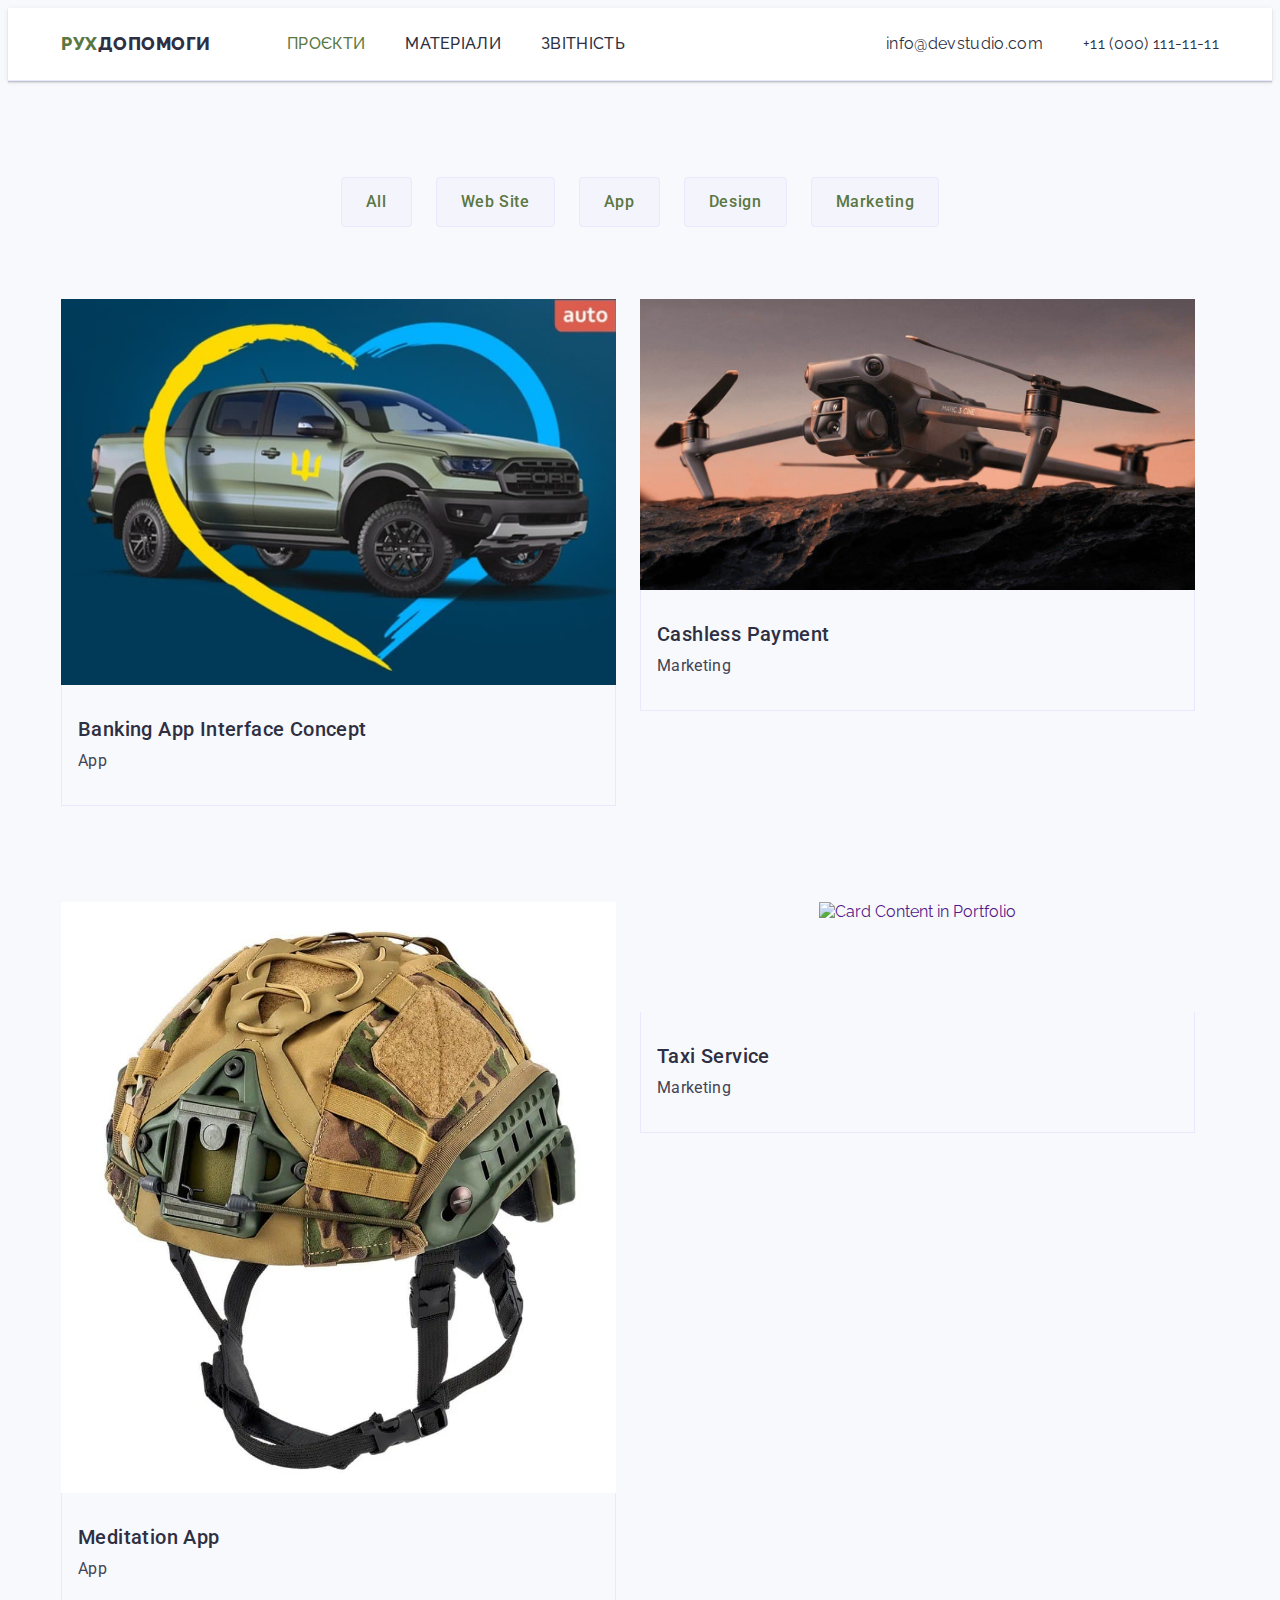
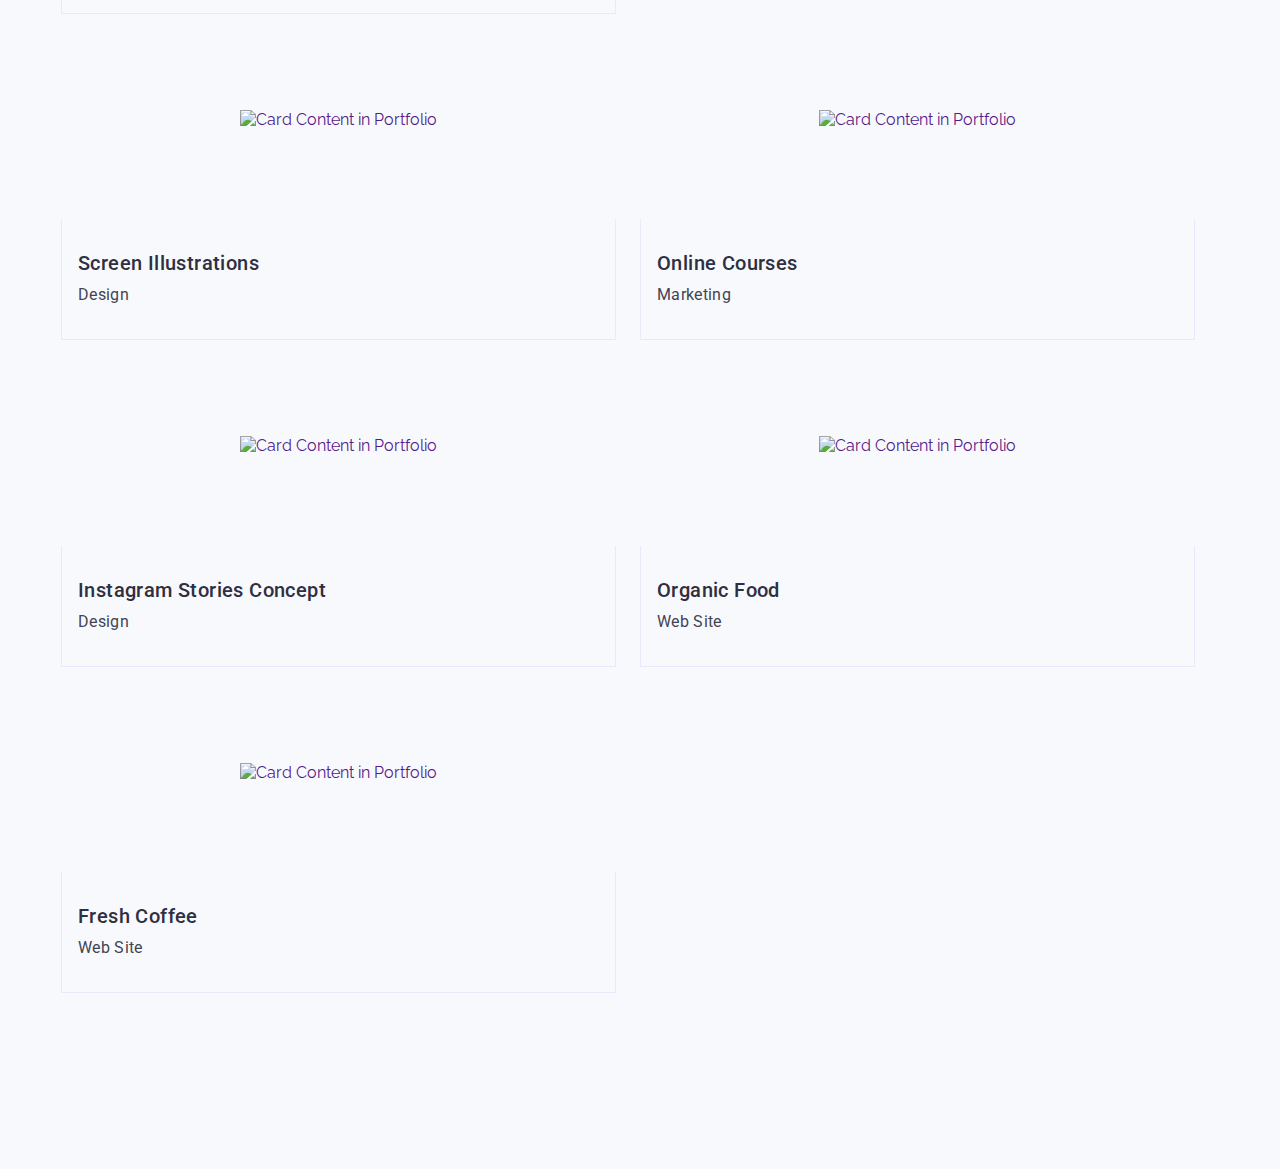
==== index.html @ 34439f33 "Initial commit" ====
<!DOCTYPE html>
<html lang="en">
  <head>
    <meta charset="UTF-8" />
    <meta http-equiv="X-UA-Compatible" content="IE=edge" />
    <meta name="viewport" content="width=device-width, initial-scale=1.0" />
    <title>Portfolio</title>
    <link rel="preconnect" href="https://fonts.googleapis.com" />
    <link rel="preconnect" href="https://fonts.gstatic.com" crossorigin />
    <link
      href="https://fonts.googleapis.com/css2?family=Raleway:wght@800&family=Roboto:wght@400;500;700&display=swap"
      rel="stylesheet"
    />
    <link
      rel="stylesheet"
      href="https://cdnjs.cloudflare.com/ajax/libs/modern-normalize/2.0.0/modern-normalize.min.css"
      integrity="sha512-4xo8blKMVCiXpTaLzQSLSw3KFOVPWhm/TRtuPVc4WG6kUgjH6J03IBuG7JZPkcWMxJ5huwaBpOpnwYElP/m6wg=="
      crossorigin="anonymous"
      referrerpolicy="no-referrer"
    />
    <link rel="stylesheet" href="./css/styles.css" />
  </head>
  <body>
    <!-- Шапка сторінки -->
    <header class="header">
      <div class="container header-container">
        <nav class="header-navigation">
          <a class="header-logo link" href="./index.html"
            >РУХ<span class="header-logo-web">ДОПОМОГИ</span></a
          >

          <ul class="header-list list">
            <li class="header-item">
              <a class="header-link header-line link" href="./index.html"
                >ПРОЄКТИ</a
              >
            </li>
            <li class="header-item">
              <a class="header-link link" href="./portfolio.html">МАТЕРІАЛИ</a>
            </li>
            <li class="header-item">
              <a class="header-link link" href="">ЗВІТНІСТЬ</a>
            </li>
          </ul>
        </nav>
        <address class="header-address">
          <ul class="header-list list">
            <li class="header-item">
              <a class="link item-text" href="mailto:info@devstudio.com"
                >info@devstudio.com</a
              >
            </li>
            <li class="header-item">
              <a class="link item-text" href="tel:+110001111111"
                >+11 (000) 111-11-11</a
              >
            </li>
          </ul>
        </address>
      </div>
    </header>

    <main>
      <section class="gellery">
        <div class="container">
          <h1 hidden>gallery</h1>
          <ul class="gallery-list list">
            <li class="gallery-item">
              <button class="gallery-btn btn" type="button">All</button>
            </li>
            <li class="gallery-item">
              <button class="gallery-btn btn" type="button">Web Site</button>
            </li>
            <li class="gallery-item">
              <button class="gallery-btn btn" type="button">App</button>
            </li>
            <li class="gallery-item">
              <button class="gallery-btn btn" type="button">Design</button>
            </li>
            <li class="gallery-item">
              <button class="gallery-btn btn" type="button">Marketing</button>
            </li>
          </ul>

          <ul class="gallery-foto-list list">
            <li class="gallery-foto-item link">
              <a href="" class="gallery-link-link link">
                <div class="gallery-cover-wrap">
                  <img
                    src="./images/auto-ua.jpg"
                    alt="Card Content in Portfolio"
                    width="540"
                    height="300"
                  />
                  <p class="gallery-foto-cover">
                    14 Stylish and User-Friendly App Design Concepts · Task
                    Manager App · Calorie Tracker App · Exotic Fruit Ecommerce
                    App · Cloud Storage App
                  </p>
                </div>
                <div class="gallery-foto-container">
                  <h2 class="gallery-item-title">
                    Banking App Interface Concept
                  </h2>
                  <p class="gallery-title-text">App</p>
                </div></a
              >
            </li>
            <li class="gallery-foto-item link">
              <a href="" class="gallery-link-link link">
                <div class="gallery-cover-wrap">
                  <img
                    src="./images/mavik-3t.jpg"
                    alt="Card Content in Portfolio"
                    width="540"
                    height="300"
                  />
                  <p class="gallery-foto-cover">
                    14 Stylish and User-Friendly App Design Concepts · Task
                    Manager App · Calorie Tracker App · Exotic Fruit Ecommerce
                    App · Cloud Storage App
                  </p>
                </div>
                <div class="gallery-foto-container">
                  <h2 class="gallery-item-title">Cashless Payment</h2>
                  <p class="gallery-title-text">Marketing</p>
                </div>
              </a>
            </li>
            <li class="gallery-foto-item link">
              <a href="" class="gallery-link-link link">
                <div class="gallery-cover-wrap">
                  <img
                    src="./images/photo-shlem.jpg"
                    alt="Card Content in Portfolio"
                    width="340"
                    height="300"
                  />
                  <p class="gallery-foto-cover">
                    14 Stylish and User-Friendly App Design Concepts · Task
                    Manager App · Calorie Tracker App · Exotic Fruit Ecommerce
                    App · Cloud Storage App
                  </p>
                </div>
                <div class="gallery-foto-container">
                  <h2 class="gallery-item-title">Meditation App</h2>
                  <p class="gallery-title-text">App</p>
                </div></a
              >
            </li>
            <li class="gallery-foto-item link">
              <a href="" class="gallery-link-link link">
                <div class="gallery-cover-wrap">
                  <img
                    src="./images/portfolio-4.jpg"
                    alt="Card Content in Portfolio"
                    width="540"
                    height="300"
                  />
                  <p class="gallery-foto-cover">
                    14 Stylish and User-Friendly App Design Concepts · Task
                    Manager App · Calorie Tracker App · Exotic Fruit Ecommerce
                    App · Cloud Storage App
                  </p>
                </div>
                <div class="gallery-foto-container">
                  <h2 class="gallery-item-title">Taxi Service</h2>
                  <p class="gallery-title-text">Marketing</p>
                </div></a
              >
            </li>
            <li class="gallery-foto-item link">
              <a href="" class="gallery-link-link link">
                <div class="gallery-cover-wrap">
                  <img
                    src="./images/portfolio-5.jpg"
                    alt="Card Content in Portfolio"
                    width="540"
                    height="300"
                  />
                  <p class="gallery-foto-cover">
                    14 Stylish and User-Friendly App Design Concepts · Task
                    Manager App · Calorie Tracker App · Exotic Fruit Ecommerce
                    App · Cloud Storage App
                  </p>
                </div>
                <div class="gallery-foto-container">
                  <h2 class="gallery-item-title">Screen Illustrations</h2>
                  <p class="gallery-title-text">Design</p>
                </div></a
              >
            </li>
            <li class="gallery-foto-item link">
              <a href="" class="gallery-link-link link">
                <div class="gallery-cover-wrap">
                  <img
                    src="./images/portfolio-6.jpg"
                    alt="Card Content in Portfolio"
                    width="540"
                    height="300"
                  />
                  <p class="gallery-foto-cover">
                    14 Stylish and User-Friendly App Design Concepts · Task
                    Manager App · Calorie Tracker App · Exotic Fruit Ecommerce
                    App · Cloud Storage App
                  </p>
                </div>
                <div class="gallery-foto-container">
                  <h2 class="gallery-item-title">Online Courses</h2>
                  <p class="gallery-title-text">Marketing</p>
                </div></a
              >
            </li>
            <li class="gallery-foto-item link">
              <a href="" class="gallery-link-link link">
                <div class="gallery-cover-wrap">
                  <img
                    src="./images/portfolio-7.jpg"
                    alt="Card Content in Portfolio"
                    width="540"
                    height="300"
                  />
                  <p class="gallery-foto-cover">
                    14 Stylish and User-Friendly App Design Concepts · Task
                    Manager App · Calorie Tracker App · Exotic Fruit Ecommerce
                    App · Cloud Storage App
                  </p>
                </div>
                <div class="gallery-foto-container">
                  <h2 class="gallery-item-title">Instagram Stories Concept</h2>
                  <p class="gallery-title-text">Design</p>
                </div></a
              >
            </li>
            <li class="gallery-foto-item link">
              <a href="" class="gallery-link-link link">
                <div class="gallery-cover-wrap">
                  <img
                    src="./images/portfolio-8.jpg"
                    alt="Card Content in Portfolio"
                    width="540"
                    height="300"
                  />
                  <p class="gallery-foto-cover">
                    14 Stylish and User-Friendly App Design Concepts · Task
                    Manager App · Calorie Tracker App · Exotic Fruit Ecommerce
                    App · Cloud Storage App
                  </p>
                </div>
                <div class="gallery-foto-container">
                  <h2 class="gallery-item-title">Organic Food</h2>
                  <p class="gallery-title-text">Web Site</p>
                </div></a
              >
            </li>
            <li class="gallery-foto-item link">
              <a href="" class="gallery-link-link link">
                <div class="gallery-cover-wrap">
                  <img
                    src="./images/portfolio-9.jpg"
                    alt="Card Content in Portfolio"
                    width="540"
                    height="300"
                  />
                  <p class="gallery-foto-cover">
                    14 Stylish and User-Friendly App Design Concepts · Task
                    Manager App · Calorie Tracker App · Exotic Fruit Ecommerce
                    App · Cloud Storage App
                  </p>
                </div>
                <div class="gallery-foto-container">
                  <h2 class="gallery-item-title">Fresh Coffee</h2>
                  <p class="gallery-title-text">Web Site</p>
                </div></a
              >
            </li>
          </ul>
        </div>
      </section>
    </main>
  </body>
</html>
---- css/styles.css ----
:root {
  --first-title-color: #434455;
  --second-title-color: #2e2f42;
}

body {
  font-family: "Raleway", sans-serif;
  color: #2e2f42; /* Изменено на темно-серый цвет текста */
  background-color: #f8f9fc; /* Изменено на светло-серый фон */
}

/* Скидання стилів */
p,
h1,
h2,
h3,
h4,
h5,
h6 {
  margin: 0;
}

ul {
  margin: 0;
  padding: 0;
}

img {
  display: block;
}

.btn {
  font-family: "Roboto";
  font-style: normal;
  font-weight: 500;
  font-size: 16px;
  line-height: 1.5;
  display: flex;
  align-items: center;
  text-align: center;
  letter-spacing: 0.04em;
  cursor: pointer;
}

.header-link:hover,
.header-link:focus {
  color: #5b7742;
}
.btn:hover,
.btn-link:focus {
  background-color: #5b7742;
  color: #ffffff;
}

.item-text {
  font-weight: 400;
  font-size: 16px;
  line-height: 1.5;
  letter-spacing: 0.02em;
  color: #2e2f42; /* Изменено на темно-серый цвет текста */
  transition: color 250ms cubic-bezier(0.4, 0, 0.2, 1);
}
.item-text:hover {
  color: #5b7742;
}
.item-text:focus {
  color: #5b7742;
}

.section-text {
  font-weight: 700;
  font-size: 36px;
  line-height: 1.11;
  text-align: center;
  letter-spacing: 0.02em;
  text-transform: capitalize;
}
.strategy-item-title {
  font-weight: 500;
  font-size: 20px;
  line-height: 1.2;
  letter-spacing: 0.02em;
  color: #2e2f42;
}
.list {
  list-style: none;
}

.link {
  text-decoration: none;
}

.visually-hidden {
  position: absolute;
  width: 1px;
  height: 1px;
  margin: -1px;
  border: 0;
  padding: 0;
  white-space: nowrap;
  clip-path: inset(100%);
  clip: rect(0 0 0 0);
  overflow: hidden;
}

/* контейнер */
.container {
  width: 1158px;
  padding-left: 15px;
  padding-right: 15px;
  /* центрування */
  margin: 0 auto;
  /* outline: 2px solid red; */
}

/*----------HEADER----------*/
.header {
  background: #ffffff;
  /* padding-top: 24px;
  padding-bottom: 24px; */
  border-bottom: 1px solid #e7e9fc;
  box-shadow: 0px 2px 1px rgba(46, 47, 66, 0.08),
    0px 1px 1px rgba(46, 47, 66, 0.16), 0px 1px 6px rgba(46, 47, 66, 0.08);
}
.header-link {
  font-weight: 500;
  font-size: 16px;
  line-height: 1.5;
  letter-spacing: 0.02em;
  color: #2e2f42;
}
.header-list {
  display: flex;
  gap: 40px;
}

.header-navigation {
  display: flex;
  align-items: center;
}

.header-container {
  display: flex;
  align-items: center;
}

.header-logo {
  margin-right: 76px;
}

.header-logo {
  font-family: "Raleway", sans-serif;
  font-style: normal;
  font-weight: 800;
  font-size: 18px;
  line-height: 1.17;
  display: flex;
  align-items: center;
  letter-spacing: 0.03em;
  text-transform: uppercase;
  color: #5b7742; /* Изменено на синий цвет */
}

.header-logo-web {
  font-family: "Raleway";
  font-style: normal;
  font-weight: 800;
  font-size: 18px;
  line-height: 1.17;
  display: flex;
  align-items: center;
  letter-spacing: 0.03em;
  text-transform: uppercase;
  color: #2e2f42;
}

.header-address {
  font-style: normal;
  font-weight: 400;
  font-size: 16px;
  line-height: 1.5;
  letter-spacing: 0.02em;
  color: #434455;
  margin-left: auto;
}

.header-link {
  display: block;
  padding-top: 24px;
  padding-bottom: 24px;
  position: relative;

  font-weight: 500;

  line-height: 1.5;
  letter-spacing: 0.02em;
  position: relative;
  transition: color 250ms cubic-bezier(0.4, 0, 0.2, 1);
}

.header-line {
  color: #5b7742;
}

.header-link::after {
  content: "";
  position: absolute;
  left: 0;
  bottom: -1px;
  width: 0;
  height: 4px;
  background-color: #5b7742; /* Изменено на синий цвет */
  transition: width 0.3s ease-in-out; /* Добавлено плавное изменение ширины */
}

.header-link.ac {
}

a.header-link {
  font-weight: 500;
}

.header-link:hover::after,
.header-link:focus::after {
  width: 100%; /* Изменено на расширение на 100% при наведении и фокусе */
}

/* -------------- main -------------- */

.gallery-btn {
  font-family: "Roboto", sans-serif;
  color: #5b7742;
}
.galery-text {
  color: var(--first-title-color);
}

.gellery {
  padding-top: 96px;
  padding-bottom: 120px;
}
.gallery-list {
  /* padding-bottom: 72px; */
  display: flex;
  align-items: center;
  justify-content: center;
  gap: 24px;
  margin-bottom: 72px;
}

.gallery-item {
  /* margin-bottom: 8px; */
}
.gallery-btn {
  color: #5b7742;
  background-color: #f4f4fd;
  padding: 12px 24px 12px;
  border: 1px solid #e7e9fc;
  border-radius: 4px;
  transition: color 250ms cubic-bezier(0.4, 0, 0.2, 1),
    background-color 250ms cubic-bezier(0.4, 0, 0.2, 1),
    border-color 250ms cubic-bezier(0.4, 0, 0.2, 1),
    box-shadow 250ms cubic-bezier(0.4, 0, 0.2, 1);
}

.gallery-btn:hover {
  border: 1px solid transparent;
  box-shadow: 0px 3px 1px rgba(0, 0, 0, 0.1), 0px 2px 1px rgba(0, 0, 0, 0.08),
    0px 2px 2px rgba(0, 0, 0, 0.12);
}
.gallery-btn:focus {
  background-color: #5b7742;
  color: #ffffff;
  border: 1px solid transparent;
  box-shadow: 0px 3px 1px rgba(0, 0, 0, 0.1), 0px 2px 1px rgba(0, 0, 0, 0.08),
    0px 2px 2px rgba(0, 0, 0, 0.12);
}

.gallery-link-link {
  display: block;
  transition: box-shadow 250ms cubic-bezier(0.4, 0, 0.2, 1);
}
.gallery-link-link:hover {
  box-shadow: 0px 1px 6px rgba(46, 47, 66, 0.08),
    0px 1px 1px rgba(46, 47, 66, 0.16), 0px 2px 1px rgba(46, 47, 66, 0.08);
}
.gallery-link-link:focus {
  box-shadow: 0px 1px 6px rgba(46, 47, 66, 0.08),
    0px 1px 1px rgba(46, 47, 66, 0.16), 0px 2px 1px rgba(46, 47, 66, 0.08);
  transform: translateY(0%);
}
.gallery-link-link:hover .gallery-foto-cover,
.gallery-link-link:focus .gallery-foto-cover {
  transform: translateY(0%);
}
.gallery-foto-list {
  display: flex;
  flex-wrap: wrap; /* Добавлено свойство flex-wrap */
  gap: 48px 24px;
}

.gallery-foto-item {
  width: calc(
    (100% - 48px) / 2
  ); /* Установка ширины элементов в 50% с учетом промежутков */
  max-width: calc((100% - 48px) / 2); /* Установка максимальной ширины */
  margin-bottom: 48px; /* Добавлено для создания промежутков между рядами */
}

.gallery-foto-item:hover .gallery-foto-cover {
  transform: translateY(0);
}
.gallery-foto-item:focus .gallery-foto-cover {
  transform: translateY(0);
}
.gallery-item-title {
  font-family: "Roboto";
  font-style: normal;
  font-weight: 500;
  font-size: 20px;
  line-height: 1.2;
  letter-spacing: 0.02em;
  color: #2e2f42;
  margin-bottom: 8px;
  /* margin-top: 32px; */
  display: flex;
  flex-wrap: wrap;
}
.gallery-title-text {
  font-family: "Roboto";
  font-style: normal;
  font-weight: 400;
  font-size: 16px;
  line-height: 1.5;
  letter-spacing: 0.02em;
  color: #434455;
  display: flex;
  flex-wrap: wrap;
}
.gallery-foto-container {
  padding: 32px 16px;
  border: 1px solid #e7e9fc;
  border-top: none;
  /* margin-bottom: 8px; */
}

.gallery-cover-wrap {
  position: relative;
  overflow: hidden;
  display: flex; /* Добавлено */
  justify-content: center; /* Добавлено */
  align-items: center; /* Добавлено */
}

.gallery-cover-wrap img {
  display: block;
  max-width: 100%;
  max-height: 100%; /* Новое */
  width: auto;
  height: auto; /* Новое */
}

.gallery-foto-cover {
  position: absolute;
  top: 0;
  font-style: normal;
  font-weight: 400;
  font-size: 16px;
  line-height: 1.5;
  letter-spacing: 0.02em;
  color: #f4f4fd;
  transition: transform 250ms cubic-bezier(0.4, 0, 0.2, 1);
  /* padding-bottom: 164px; */
  background-color: #5b7742;
  height: 100%;
  transform: translateY(100%);

  /* animation-timing-function: cubic-bezier(0.4, 0, 0.2, 1); */
  padding: 40px 32px;
}

.footer-input {
  padding-left: 80px;
}

.footer-input-text {
  margin-bottom: 16px;
  font-weight: 500;
  font-size: 16px;
  line-height: 1.5;
  letter-spacing: 0.02em;
  color: #ffffff;
}

.footer-form {
  display: flex;
  gap: 24px;
}

.footer-email-input {
  width: 264px;
  height: 40px;
  border: 1px solid #ffffff;
  background-color: transparent;
  font-size: 12px;
  line-height: 1.5;
  letter-spacing: 0.04em;
  padding-left: 16px;
  filter: drop-shadow(0px 4px 4px rgba(0, 0, 0, 0.15));
  border-radius: 4px;
  color: #ffffff;
}

.subscribe-btn {
  min-width: 165px;
  height: 40px;
  display: flex;
  justify-content: center;
  align-items: center;
  font-family: "Roboto", sans-serif;
  font-size: 16px;
  font-weight: 500;
  line-height: 1.5;
  letter-spacing: 0.04em;
  border-radius: 4px;
  border: none;
  color: #ffffff;
  background-color: #5b7742;
  transition: transform 250ms cubic-bezier(0.4, 0, 0.2, 1);
}
.footer-icon {
  margin-left: 16px;
}
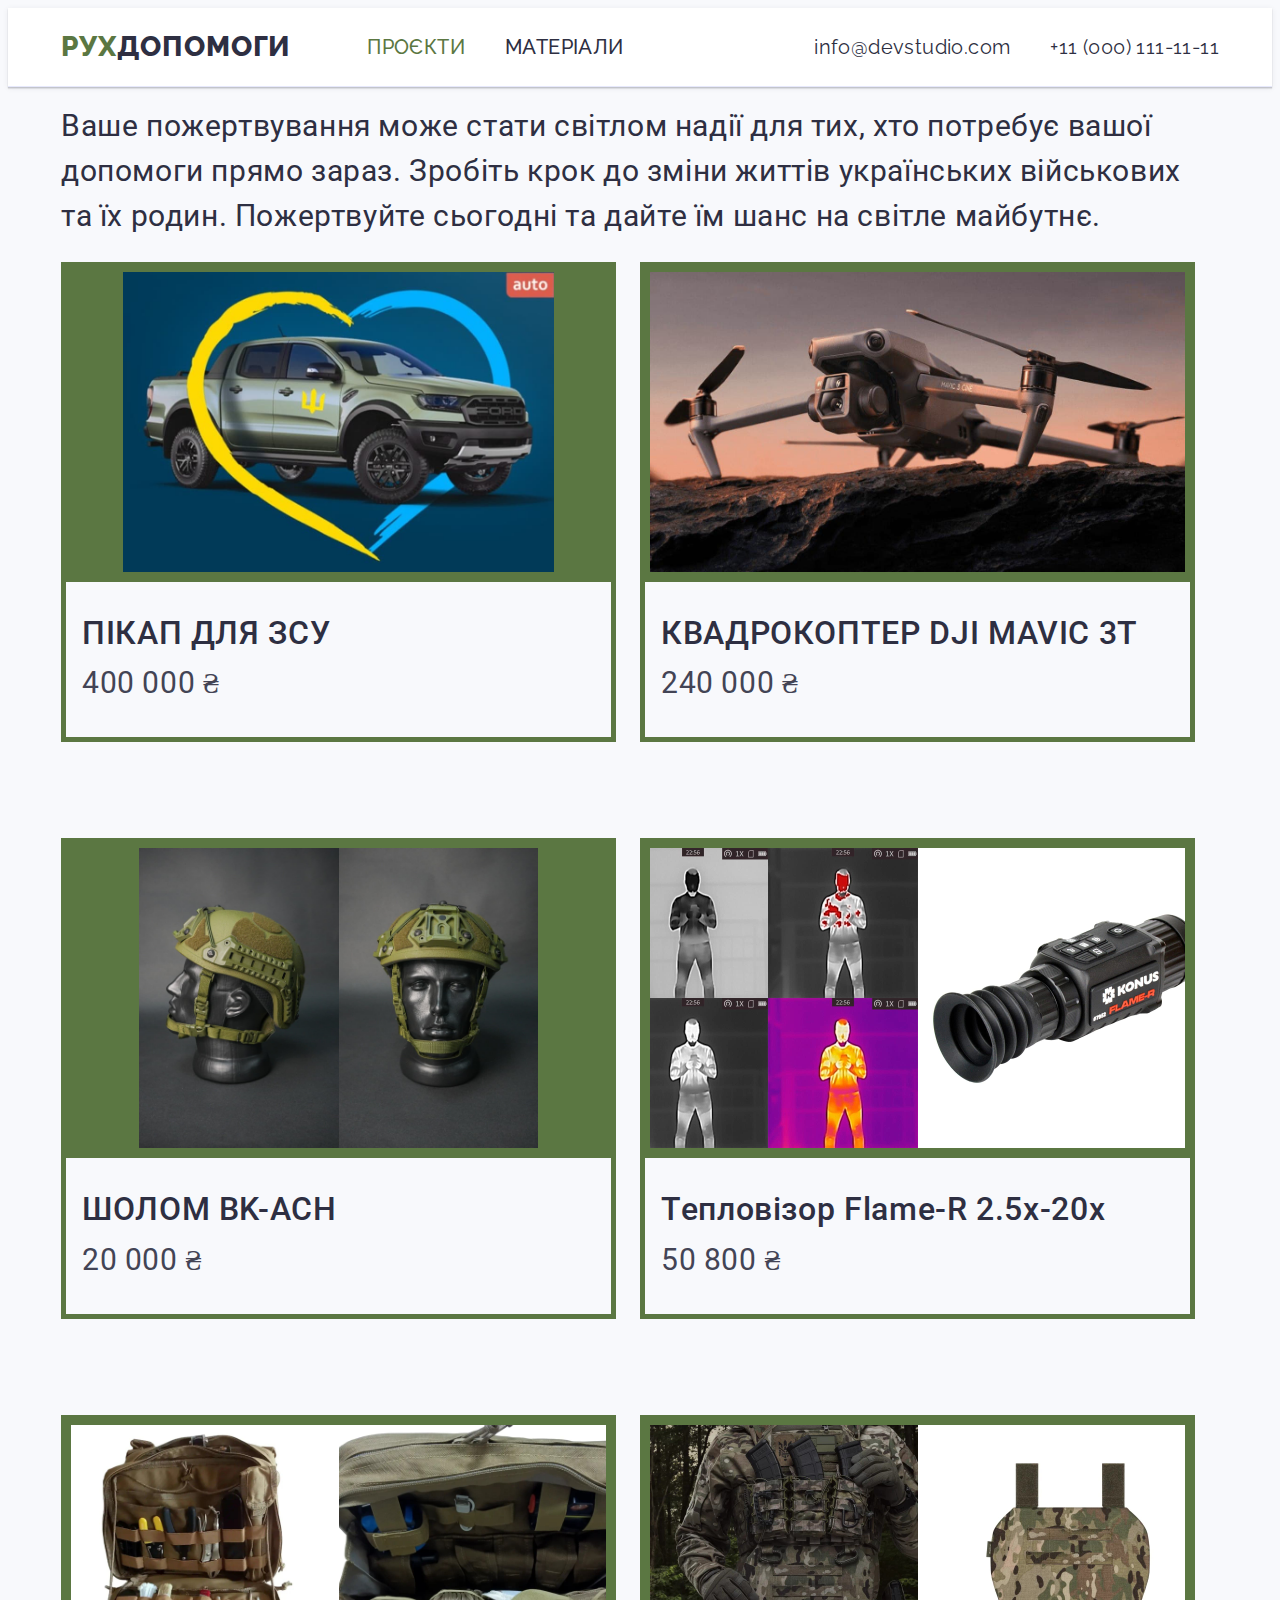
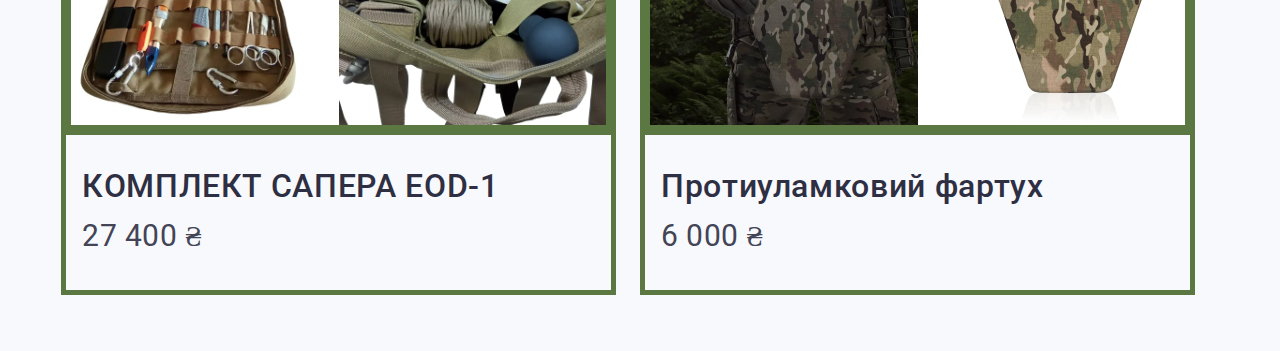
==== commit 8f6b97d5: "Test plus foto and reviev" ====
--- a/index.html
+++ b/index.html
@@ -19,6 +19,10 @@
       referrerpolicy="no-referrer"
     />
     <link rel="stylesheet" href="./css/styles.css" />
+    <link
+      rel="stylesheet"
+      href="https://cdnjs.cloudflare.com/ajax/libs/animate.css/4.1.1/animate.min.css"
+    />
   </head>
   <body>
     <!-- Шапка сторінки -->
@@ -38,9 +42,9 @@
             <li class="header-item">
               <a class="header-link link" href="./portfolio.html">МАТЕРІАЛИ</a>
             </li>
-            <li class="header-item">
+            <!-- <li class="header-item">
               <a class="header-link link" href="">ЗВІТНІСТЬ</a>
-            </li>
+            </li> -->
           </ul>
         </nav>
         <address class="header-address">
@@ -63,7 +67,7 @@
     <main>
       <section class="gellery">
         <div class="container">
-          <h1 hidden>gallery</h1>
+          <!-- <h1 hidden>gallery</h1>
           <ul class="gallery-list list">
             <li class="gallery-item">
               <button class="gallery-btn btn" type="button">All</button>
@@ -80,7 +84,13 @@
             <li class="gallery-item">
               <button class="gallery-btn btn" type="button">Marketing</button>
             </li>
-          </ul>
+          </ul> -->
+          <p class="text-ua">
+            Ваше пожертвування може стати світлом надії для тих, хто потребує
+            вашої допомоги прямо зараз. Зробіть крок до зміни життів українських
+            військових та їх родин. Пожертвуйте сьогодні та дайте їм шанс на
+            світле майбутнє.
+          </p>
 
           <ul class="gallery-foto-list list">
             <li class="gallery-foto-item link">
@@ -93,184 +103,171 @@
                     height="300"
                   />
                   <p class="gallery-foto-cover">
-                    14 Stylish and User-Friendly App Design Concepts · Task
-                    Manager App · Calorie Tracker App · Exotic Fruit Ecommerce
-                    App · Cloud Storage App
+                    Збройні сили України мають нагальну потребу у мобільності, а
+                    саме: їм необхідні автомобілі, що можуть проїжджати по
+                    бездоріжжю, матимуть високу прохідність та хорошу
+                    маневреність. Ідеально для цього піходять автомобілі типу
+                    Pick-up. Автомобілів потрібно багато, адже вони часто
+                    попадають під обстріли, виходять з ладу. В наших з вами
+                    силах допомогти армії не зупинятись та зібрати кошти на нові
+                    авто.
+                  </p>
+                </div>
+                <div class="gallery-foto-container">
+                  <h2 class="gallery-item-title">ПІКАП ДЛЯ ЗСУ</h2>
+                  <p class="gallery-title-text">400 000 ₴</p>
+                </div></a
+              >
+            </li>
+            <li class="gallery-foto-item link">
+              <a href="" class="gallery-link-link link">
+                <div class="gallery-cover-wrap">
+                  <img
+                    src="./images/mavik-3t.jpg"
+                    alt="Card Content in Portfolio"
+                    width="540"
+                    height="300"
+                  />
+                  <p class="gallery-foto-cover">
+                    Це не просто професійна фототехніка, а передовий дрон для
+                    бойової розвідки. Їх активно використовують на фронті, щоб
+                    оцінювати ситуацію та зробити кадри місцевості. Завдяки
+                    якості оптики можна дізнатися про розклад ворожих сил до
+                    найдрібніших деталей та скоригувати вогонь своєї артилерії.
+                    А оскільки дрон DJI MAVIC 3T маленький і спритний - виявити
+                    в небі і збити його не так легко.
+                  </p>
+                </div>
+                <div class="gallery-foto-container">
+                  <h2 class="gallery-item-title">КВАДРОКОПТЕР DJI MAVIC 3T</h2>
+                  <p class="gallery-title-text">240 000 ₴</p>
+                </div>
+              </a>
+            </li>
+            <li class="gallery-foto-item link">
+              <a href="" class="gallery-link-link link">
+                <div class="gallery-cover-wrap">
+                  <img
+                    src="./images/shlem.jpg"
+                    alt="Card Content in Portfolio"
+                    width="340"
+                    height="300"
+                  />
+                  <img
+                    src="./images/shlem-2.jpg"
+                    alt="Card Content in Portfolio"
+                    width="340"
+                    height="300"
+                  />
+                  <p class="gallery-foto-cover">
+                    BK-ACH – це сучасний балістичний шолом для армії, який можна
+                    ототожнити з американськими моделями ACH. Він розроблений
+                    таким чином, щоб забезпечити максимальну гнучкість, комфорт
+                    і дуже високий захист віт травм.Спеціальний процес
+                    виробництва EBSP забезпечує високий рівень захисту від усіх
+                    видів осколків, осколків і куль. Шолом і його частини стійкі
+                    до будь-яких погодних умов.
+                  </p>
+                </div>
+                <div class="gallery-foto-container">
+                  <h2 class="gallery-item-title">ШОЛОМ BK-ACH</h2>
+                  <p class="gallery-title-text">20 000 ₴</p>
+                </div></a
+              >
+            </li>
+            <li class="gallery-foto-item link">
+              <a href="" class="gallery-link-link link">
+                <div class="gallery-cover-wrap">
+                  <img
+                    src="./images/teplo.jpg"
+                    alt="Card Content in Portfolio"
+                    width="340"
+                    height="300"
+                  />
+                  <img
+                    src="./images/teplovisor-1.jpg"
+                    alt="Card Content in Portfolio"
+                    width="540"
+                    height="300"
+                  />
+
+                  <p class="gallery-foto-cover">
+                    Konus Flame-R 2.5x-20x — це високотехнологічний
+                    тепловізійний прилад, що має безліч функцій та особливостей,
+                    які дозволять використовувати його при вирішенні широкого
+                    спектра завдань. Оптичні характеристики та високі можливості
+                    електронних сенсорів і компонентів дозволять виявляти авто
+                    на відстані до 2 км і людину на відстані до 800 метрів.
                   </p>
                 </div>
                 <div class="gallery-foto-container">
                   <h2 class="gallery-item-title">
-                    Banking App Interface Concept
+                    Тепловізор Flame-R 2.5x-20x
                   </h2>
-                  <p class="gallery-title-text">App</p>
-                </div></a
-              >
-            </li>
-            <li class="gallery-foto-item link">
-              <a href="" class="gallery-link-link link">
-                <div class="gallery-cover-wrap">
-                  <img
-                    src="./images/mavik-3t.jpg"
-                    alt="Card Content in Portfolio"
-                    width="540"
-                    height="300"
-                  />
-                  <p class="gallery-foto-cover">
-                    14 Stylish and User-Friendly App Design Concepts · Task
-                    Manager App · Calorie Tracker App · Exotic Fruit Ecommerce
-                    App · Cloud Storage App
-                  </p>
-                </div>
-                <div class="gallery-foto-container">
-                  <h2 class="gallery-item-title">Cashless Payment</h2>
-                  <p class="gallery-title-text">Marketing</p>
-                </div>
-              </a>
-            </li>
-            <li class="gallery-foto-item link">
-              <a href="" class="gallery-link-link link">
-                <div class="gallery-cover-wrap">
-                  <img
-                    src="./images/photo-shlem.jpg"
-                    alt="Card Content in Portfolio"
-                    width="340"
-                    height="300"
-                  />
-                  <p class="gallery-foto-cover">
-                    14 Stylish and User-Friendly App Design Concepts · Task
-                    Manager App · Calorie Tracker App · Exotic Fruit Ecommerce
-                    App · Cloud Storage App
-                  </p>
-                </div>
-                <div class="gallery-foto-container">
-                  <h2 class="gallery-item-title">Meditation App</h2>
-                  <p class="gallery-title-text">App</p>
-                </div></a
-              >
-            </li>
-            <li class="gallery-foto-item link">
-              <a href="" class="gallery-link-link link">
-                <div class="gallery-cover-wrap">
-                  <img
-                    src="./images/portfolio-4.jpg"
-                    alt="Card Content in Portfolio"
-                    width="540"
-                    height="300"
-                  />
-                  <p class="gallery-foto-cover">
-                    14 Stylish and User-Friendly App Design Concepts · Task
-                    Manager App · Calorie Tracker App · Exotic Fruit Ecommerce
-                    App · Cloud Storage App
-                  </p>
-                </div>
-                <div class="gallery-foto-container">
-                  <h2 class="gallery-item-title">Taxi Service</h2>
-                  <p class="gallery-title-text">Marketing</p>
-                </div></a
-              >
-            </li>
-            <li class="gallery-foto-item link">
-              <a href="" class="gallery-link-link link">
-                <div class="gallery-cover-wrap">
-                  <img
-                    src="./images/portfolio-5.jpg"
-                    alt="Card Content in Portfolio"
-                    width="540"
-                    height="300"
-                  />
-                  <p class="gallery-foto-cover">
-                    14 Stylish and User-Friendly App Design Concepts · Task
-                    Manager App · Calorie Tracker App · Exotic Fruit Ecommerce
-                    App · Cloud Storage App
-                  </p>
-                </div>
-                <div class="gallery-foto-container">
-                  <h2 class="gallery-item-title">Screen Illustrations</h2>
-                  <p class="gallery-title-text">Design</p>
-                </div></a
-              >
-            </li>
-            <li class="gallery-foto-item link">
-              <a href="" class="gallery-link-link link">
-                <div class="gallery-cover-wrap">
-                  <img
-                    src="./images/portfolio-6.jpg"
-                    alt="Card Content in Portfolio"
-                    width="540"
-                    height="300"
-                  />
-                  <p class="gallery-foto-cover">
-                    14 Stylish and User-Friendly App Design Concepts · Task
-                    Manager App · Calorie Tracker App · Exotic Fruit Ecommerce
-                    App · Cloud Storage App
-                  </p>
-                </div>
-                <div class="gallery-foto-container">
-                  <h2 class="gallery-item-title">Online Courses</h2>
-                  <p class="gallery-title-text">Marketing</p>
-                </div></a
-              >
-            </li>
-            <li class="gallery-foto-item link">
-              <a href="" class="gallery-link-link link">
-                <div class="gallery-cover-wrap">
-                  <img
-                    src="./images/portfolio-7.jpg"
-                    alt="Card Content in Portfolio"
-                    width="540"
-                    height="300"
-                  />
-                  <p class="gallery-foto-cover">
-                    14 Stylish and User-Friendly App Design Concepts · Task
-                    Manager App · Calorie Tracker App · Exotic Fruit Ecommerce
-                    App · Cloud Storage App
-                  </p>
-                </div>
-                <div class="gallery-foto-container">
-                  <h2 class="gallery-item-title">Instagram Stories Concept</h2>
-                  <p class="gallery-title-text">Design</p>
-                </div></a
-              >
-            </li>
-            <li class="gallery-foto-item link">
-              <a href="" class="gallery-link-link link">
-                <div class="gallery-cover-wrap">
-                  <img
-                    src="./images/portfolio-8.jpg"
-                    alt="Card Content in Portfolio"
-                    width="540"
-                    height="300"
-                  />
-                  <p class="gallery-foto-cover">
-                    14 Stylish and User-Friendly App Design Concepts · Task
-                    Manager App · Calorie Tracker App · Exotic Fruit Ecommerce
-                    App · Cloud Storage App
-                  </p>
-                </div>
-                <div class="gallery-foto-container">
-                  <h2 class="gallery-item-title">Organic Food</h2>
-                  <p class="gallery-title-text">Web Site</p>
-                </div></a
-              >
-            </li>
-            <li class="gallery-foto-item link">
-              <a href="" class="gallery-link-link link">
-                <div class="gallery-cover-wrap">
-                  <img
-                    src="./images/portfolio-9.jpg"
-                    alt="Card Content in Portfolio"
-                    width="540"
-                    height="300"
-                  />
-                  <p class="gallery-foto-cover">
-                    14 Stylish and User-Friendly App Design Concepts · Task
-                    Manager App · Calorie Tracker App · Exotic Fruit Ecommerce
-                    App · Cloud Storage App
-                  </p>
-                </div>
-                <div class="gallery-foto-container">
-                  <h2 class="gallery-item-title">Fresh Coffee</h2>
-                  <p class="gallery-title-text">Web Site</p>
+                  <p class="gallery-title-text">50 800 ₴</p>
+                </div></a
+              >
+            </li>
+            <li class="gallery-foto-item link">
+              <a href="" class="gallery-link-link link">
+                <div class="gallery-cover-wrap">
+                  <img
+                    src="./images/saper.jpg"
+                    alt="Card Content in Portfolio"
+                    width="540"
+                    height="300"
+                  />
+                  <img
+                    src="./images/saper-1.jpg"
+                    alt="Card Content in Portfolio"
+                    width="540"
+                    height="300"
+                  />
+                  <p class="gallery-foto-cover">
+                    Набір призначений для транспортування і зберігання
+                    стандартних і спеціальних приладів та інструментів, які
+                    використовуються для виконання специфічних завдань: огляду
+                    місць мінувань, пошуку вибухонебезпечних предметів,
+                    знешкодження боєприпасів та саморобних вибухових пристроїв.
+                    Комплексний набір включає модулі та пристосування для
+                    виконання всього комплексу робіт в різноманітних умовах.
+                  </p>
+                </div>
+                <div class="gallery-foto-container">
+                  <h2 class="gallery-item-title">КОМПЛЕКТ САПЕРА ЕОD-1</h2>
+                  <p class="gallery-title-text">27 400 ₴</p>
+                </div></a
+              >
+            </li>
+            <li class="gallery-foto-item link">
+              <a href="" class="gallery-link-link link">
+                <div class="gallery-cover-wrap">
+                  <img
+                    src="./images/fartuch-1.jpg"
+                    alt="Card Content in Portfolio"
+                    width="540"
+                    height="300"
+                  />
+                  <img
+                    src="./images/fartuch.jpg"
+                    alt="Card Content in Portfolio"
+                    width="540"
+                    height="300"
+                  />
+
+                  <p class="gallery-foto-cover">
+                    Забезпечує додатковий захист пахової зони від уражень
+                    уламків, рикошетів, шрапнелі та пострілів кулі 7,62 х 25 мм.
+                    ПСТ. за рахунок використання балістичного захисту 2-го
+                    класу, він кріпиться за допомогою липучки (велкро панелі).
+                    Серед першочергових задач (окрім очевидної - захисту паху)
+                    він виконує захист стегнової артерії (яка, на секундочку, є
+                    однією з найбільших артерій в тілі людини).
+                  </p>
+                </div>
+                <div class="gallery-foto-container">
+                  <h2 class="gallery-item-title">Протиуламковий фартух</h2>
+                  <p class="gallery-title-text">6 000 ₴</p>
                 </div></a
               >
             </li>
--- a/css/styles.css
+++ b/css/styles.css
@@ -54,7 +54,8 @@
 
 .item-text {
   font-weight: 400;
-  font-size: 16px;
+  /* font-size: 16px; */
+  font-size: 20px;
   line-height: 1.5;
   letter-spacing: 0.02em;
   color: #2e2f42; /* Изменено на темно-серый цвет текста */
@@ -124,7 +125,7 @@
 }
 .header-link {
   font-weight: 500;
-  font-size: 16px;
+  font-size: 20px;
   line-height: 1.5;
   letter-spacing: 0.02em;
   color: #2e2f42;
@@ -152,7 +153,7 @@
   font-family: "Raleway", sans-serif;
   font-style: normal;
   font-weight: 800;
-  font-size: 18px;
+  font-size: 28px;
   line-height: 1.17;
   display: flex;
   align-items: center;
@@ -165,7 +166,7 @@
   font-family: "Raleway";
   font-style: normal;
   font-weight: 800;
-  font-size: 18px;
+  font-size: 28px;
   line-height: 1.17;
   display: flex;
   align-items: center;
@@ -197,6 +198,10 @@
   position: relative;
   transition: color 250ms cubic-bezier(0.4, 0, 0.2, 1);
 }
+
+/* .header-item {
+  font-size: 24px;
+} */
 
 .header-line {
   color: #5b7742;
@@ -227,6 +232,16 @@
 
 /* -------------- main -------------- */
 
+.text-ua {
+  font-family: "Roboto";
+  font-style: normal;
+  font-weight: 400;
+  font-size: 30px;
+  line-height: 1.5;
+  letter-spacing: 0.02em;
+  margin-bottom: 24px;
+}
+
 .gallery-btn {
   font-family: "Roboto", sans-serif;
   color: #5b7742;
@@ -236,8 +251,8 @@
 }
 
 .gellery {
-  padding-top: 96px;
-  padding-bottom: 120px;
+  padding-top: 16px;
+  /* padding-bottom: 120px; */
 }
 .gallery-list {
   /* padding-bottom: 72px; */
@@ -317,7 +332,7 @@
   font-family: "Roboto";
   font-style: normal;
   font-weight: 500;
-  font-size: 20px;
+  font-size: 32px;
   line-height: 1.2;
   letter-spacing: 0.02em;
   color: #2e2f42;
@@ -330,7 +345,7 @@
   font-family: "Roboto";
   font-style: normal;
   font-weight: 400;
-  font-size: 16px;
+  font-size: 30px;
   line-height: 1.5;
   letter-spacing: 0.02em;
   color: #434455;
@@ -339,7 +354,7 @@
 }
 .gallery-foto-container {
   padding: 32px 16px;
-  border: 1px solid #e7e9fc;
+  border: 5px solid #5b7742;
   border-top: none;
   /* margin-bottom: 8px; */
 }
@@ -350,6 +365,8 @@
   display: flex; /* Добавлено */
   justify-content: center; /* Добавлено */
   align-items: center; /* Добавлено */
+  background-color: #5b7742;
+  border: 10px solid #5b7742;
 }
 
 .gallery-cover-wrap img {
@@ -357,7 +374,7 @@
   max-width: 100%;
   max-height: 100%; /* Новое */
   width: auto;
-  height: auto; /* Новое */
+  /* height: auto;  */
 }
 
 .gallery-foto-cover {
@@ -365,18 +382,19 @@
   top: 0;
   font-style: normal;
   font-weight: 400;
-  font-size: 16px;
+  font-size: 20px;
   line-height: 1.5;
   letter-spacing: 0.02em;
   color: #f4f4fd;
-  transition: transform 250ms cubic-bezier(0.4, 0, 0.2, 1);
+  transition: transform 1s cubic-bezier(0.4, 0, 0.2, 1);
   /* padding-bottom: 164px; */
   background-color: #5b7742;
   height: 100%;
   transform: translateY(100%);
 
   /* animation-timing-function: cubic-bezier(0.4, 0, 0.2, 1); */
-  padding: 40px 32px;
+  /* padding: 40px 32px; */
+  padding-top: 10px;
 }
 
 .footer-input {
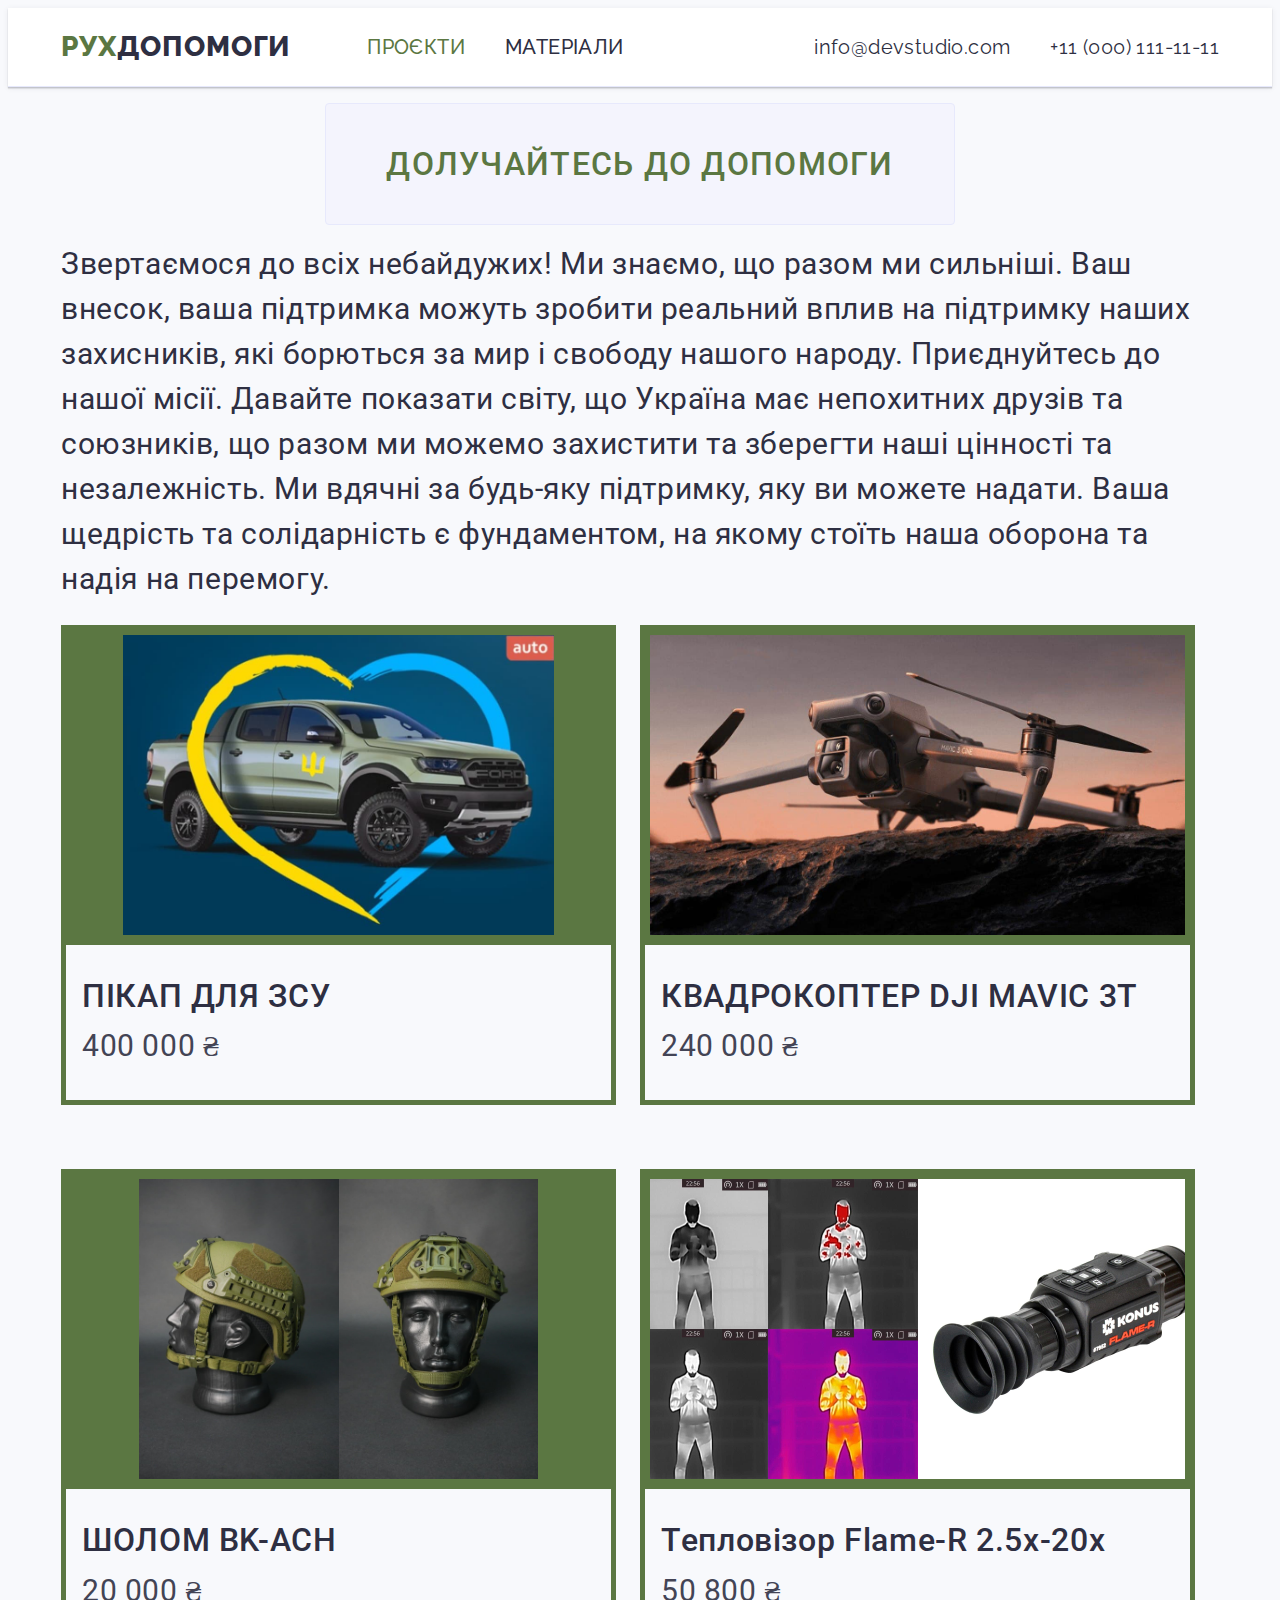
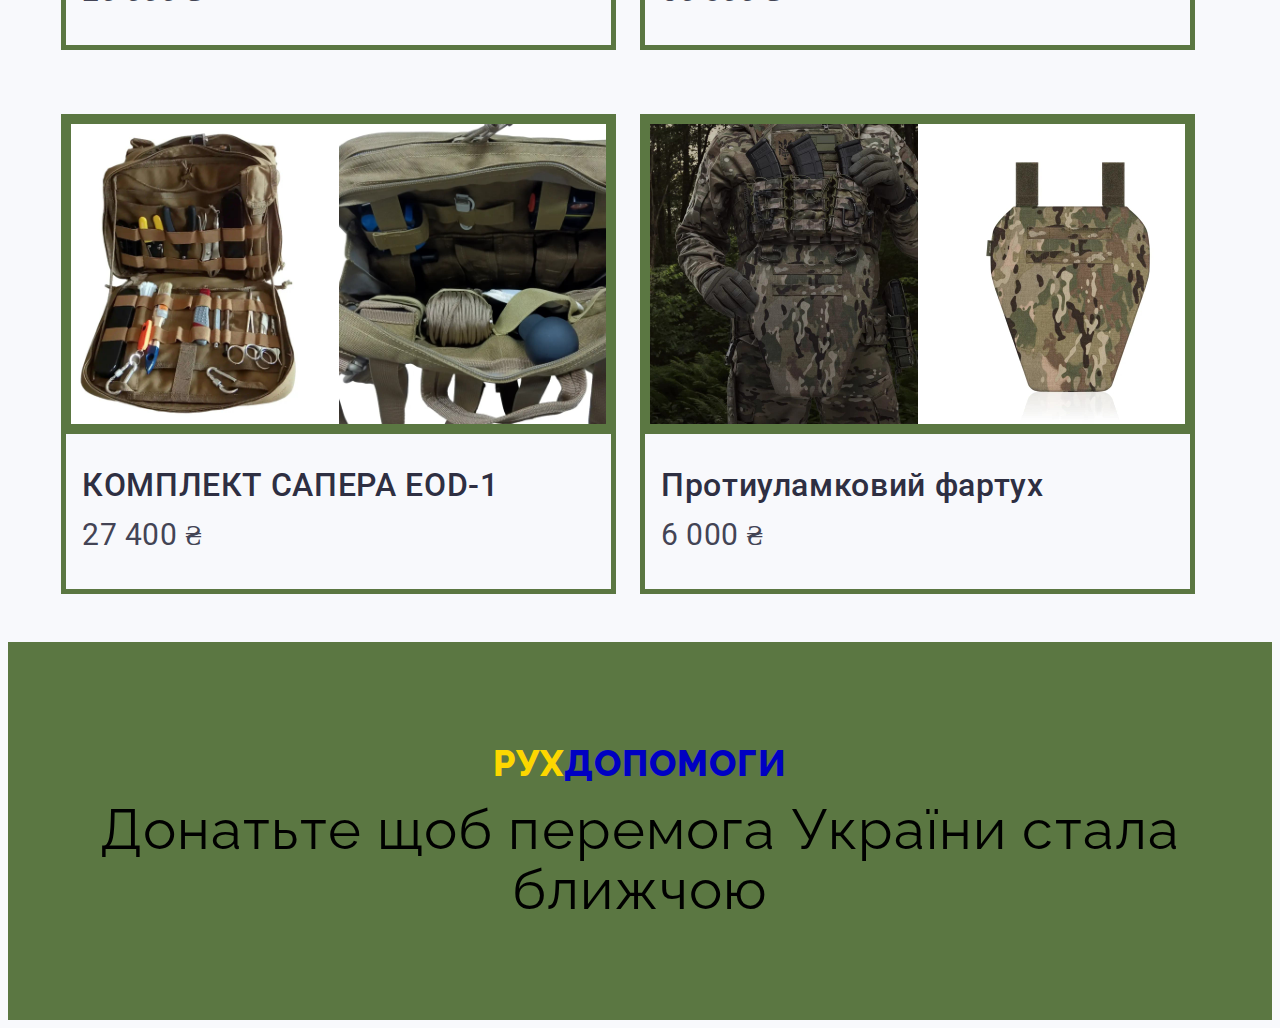
==== commit 0b993209: "support" ====
--- a/index.html
+++ b/index.html
@@ -40,10 +40,10 @@
               >
             </li>
             <li class="header-item">
-              <a class="header-link link" href="./portfolio.html">МАТЕРІАЛИ</a>
+              <a class="header-link link" href="./project.html">МАТЕРІАЛИ</a>
             </li>
             <!-- <li class="header-item">
-              <a class="header-link link" href="">ЗВІТНІСТЬ</a>
+              <a class="header-link link" href="./support.html">ПІДТРИМАТИ</a>
             </li> -->
           </ul>
         </nav>
@@ -67,29 +67,23 @@
     <main>
       <section class="gellery">
         <div class="container">
-          <!-- <h1 hidden>gallery</h1>
+          <!--  -->
+          <h1 hidden>gallery</h1>
           <ul class="gallery-list list">
             <li class="gallery-item">
-              <button class="gallery-btn btn" type="button">All</button>
-            </li>
-            <li class="gallery-item">
-              <button class="gallery-btn btn" type="button">Web Site</button>
-            </li>
-            <li class="gallery-item">
-              <button class="gallery-btn btn" type="button">App</button>
-            </li>
-            <li class="gallery-item">
-              <button class="gallery-btn btn" type="button">Design</button>
-            </li>
-            <li class="gallery-item">
-              <button class="gallery-btn btn" type="button">Marketing</button>
-            </li>
-          </ul> -->
+              <a class="gallery-btn btn link" href="./support.html">ДОЛУЧАЙТЕСЬ ДО ДОПОМОГИ </a>
+            </li>
+            <!--   -->
+          </ul>
           <p class="text-ua">
-            Ваше пожертвування може стати світлом надії для тих, хто потребує
-            вашої допомоги прямо зараз. Зробіть крок до зміни життів українських
-            військових та їх родин. Пожертвуйте сьогодні та дайте їм шанс на
-            світле майбутнє.
+            Звертаємося до всіх небайдужих! Ми знаємо, що разом ми сильніші. Ваш
+            внесок, ваша підтримка можуть зробити реальний вплив на підтримку
+            наших захисників, які борються за мир і свободу нашого народу.
+            Приєднуйтесь до нашої місії. Давайте показати світу, що Україна має
+            непохитних друзів та союзників, що разом ми можемо захистити та
+            зберегти наші цінності та незалежність. Ми вдячні за будь-яку
+            підтримку, яку ви можете надати. Ваша щедрість та солідарність є
+            фундаментом, на якому стоїть наша оборона та надія на перемогу.
           </p>
 
           <ul class="gallery-foto-list list">
@@ -165,8 +159,8 @@
                     таким чином, щоб забезпечити максимальну гнучкість, комфорт
                     і дуже високий захист віт травм.Спеціальний процес
                     виробництва EBSP забезпечує високий рівень захисту від усіх
-                    видів осколків, осколків і куль. Шолом і його частини стійкі
-                    до будь-яких погодних умов.
+                    видів осколків і куль. Шолом і його частини стійкі до
+                    будь-яких погодних умов.
                   </p>
                 </div>
                 <div class="gallery-foto-container">
@@ -275,5 +269,91 @@
         </div>
       </section>
     </main>
+    <!--  -->
+    <footer class="footer">
+      <div class="container footer-container">
+        <div class="footer-div">
+          <a class="footer-logo link" href="./index.html"
+            >РУХ<span class="footer-logo-web">ДОПОМОГИ</span></a
+          >
+          <p class="footer-item-text">
+            Донатьте щоб перемога України стала ближчою 
+          </p>
+        </div>
+        <!-- <div>
+          <p class="social-media-text">Social media</p>
+          <ul class="footer-soc-list list">
+            <li class="team-soc-item">
+              <a
+                href=""
+                class="footer-soc-link link"
+                target="_blank"
+                rel="noopener noreferrer"
+              >
+                <svg class="team-soc-icon" width="24" height="24">
+                  <use href="./images/icons.svg#icon-instagram"></use>
+                </svg>
+              </a>
+            </li>
+            <li class="team-soc-item">
+              <a
+                href=""
+                class="footer-soc-link link"
+                target="_blank"
+                rel="noopener noreferrer"
+              >
+                <svg class="team-soc-icon" width="24" height="24">
+                  <use href="./images/icons.svg#icon-twitter"></use>
+                </svg>
+              </a>
+            </li>
+            <li class="team-soc-item">
+              <a
+                href=""
+                class="footer-soc-link link"
+                target="_blank"
+                rel="noopener noreferrer"
+              >
+                <svg class="team-soc-icon" width="24" height="24">
+                  <use href="./images/icons.svg#icon-facebook"></use>
+                </svg>
+              </a>
+            </li>
+            <li class="team-soc-item">
+              <a
+                href=""
+                class="footer-soc-link link"
+                target="_blank"
+                rel="noopener noreferrer"
+              >
+                <svg class="team-soc-icon" width="24" height="24">
+                  <use href="./images/icons.svg#icon-linkedin"></use>
+                </svg>
+              </a>
+            </li>
+          </ul>
+        </div> -->
+        <!-- <div class="footer-input">
+          <p class="footer-input-text">Subscribe</p>
+          <form action="email" class="footer-form">
+            <label for="email" class="footer-label">
+              <input
+                type="email"
+                name="email"
+                class="footer-email-input"
+                placeholder="E-mail"
+                id="email"
+              />
+            </label>
+            <button type="submit" class="subscribe-btn btn">
+              Subscribe
+              <svg class="footer-icon" width="24" height="24">
+                <use href="./images/icons.svg#icon-footer-svg"></use>
+              </svg>
+            </button>
+          </form>
+        </div>
+      </div> -->
+    </footer>
   </body>
 </html>
--- a/css/styles.css
+++ b/css/styles.css
@@ -132,6 +132,7 @@
 }
 .header-list {
   display: flex;
+  /* gap: 28px; */
   gap: 40px;
 }
 
@@ -147,6 +148,8 @@
 
 .header-logo {
   margin-right: 76px;
+  /* margin-right: 40px; */
+  /* margin-right: 32px; */
 }
 
 .header-logo {
@@ -192,7 +195,7 @@
   position: relative;
 
   font-weight: 500;
-
+  /* font-weight: 200; */
   line-height: 1.5;
   letter-spacing: 0.02em;
   position: relative;
@@ -227,7 +230,7 @@
 
 .header-link:hover::after,
 .header-link:focus::after {
-  width: 100%; /* Изменено на расширение на 100% при наведении и фокусе */
+  width: 100%;
 }
 
 /* -------------- main -------------- */
@@ -260,7 +263,8 @@
   align-items: center;
   justify-content: center;
   gap: 24px;
-  margin-bottom: 72px;
+  /* margin-bottom: 72px; */
+  margin-bottom: 16px;
 }
 
 .gallery-item {
@@ -269,7 +273,9 @@
 .gallery-btn {
   color: #5b7742;
   background-color: #f4f4fd;
-  padding: 12px 24px 12px;
+  /* padding: 12px 24px 12px; */
+  font-size: 32px;
+  padding: 36px 60px 36px;
   border: 1px solid #e7e9fc;
   border-radius: 4px;
   transition: color 250ms cubic-bezier(0.4, 0, 0.2, 1),
@@ -311,7 +317,8 @@
 .gallery-foto-list {
   display: flex;
   flex-wrap: wrap; /* Добавлено свойство flex-wrap */
-  gap: 48px 24px;
+  /* gap: 48px 24px; */
+  gap: 16px 24px;
 }
 
 .gallery-foto-item {
@@ -386,7 +393,7 @@
   line-height: 1.5;
   letter-spacing: 0.02em;
   color: #f4f4fd;
-  transition: transform 1s cubic-bezier(0.4, 0, 0.2, 1);
+  transition: transform 1.2s cubic-bezier(0.4, 0, 0.2, 1);
   /* padding-bottom: 164px; */
   background-color: #5b7742;
   height: 100%;
@@ -395,6 +402,117 @@
   /* animation-timing-function: cubic-bezier(0.4, 0, 0.2, 1); */
   /* padding: 40px 32px; */
   padding-top: 10px;
+}
+
+/*---------footer----------*/
+
+.footer {
+  padding-top: 100px;
+  padding-bottom: 100px;
+  background-color: #5b7742;
+}
+.footer-logo {
+  font-family: "Raleway", sans-serif;
+  font-style: normal;
+  font-weight: 800;
+  font-size: 36px;
+  line-height: 1.17;
+  display: flex;
+  align-items: center;
+  letter-spacing: 0.03em;
+  text-transform: uppercase;
+  color: #fdd700;
+}
+.footer-logo {
+  margin-bottom: 16px;
+  /* display: flex;
+  align-items: center; */
+  /* display: inline-block; */
+}
+
+.footer-logo-web {
+  font-family: "Raleway", sans-serif;
+  font-style: normal;
+  font-weight: 800;
+  font-size: 36px;
+  line-height: 1.17;
+  /* display: flex;
+  align-items: center; */
+  letter-spacing: 0.03em;
+  text-transform: uppercase;
+  color: #0000c3;
+  /* display: inline-block; */
+}
+
+/* .footer-item-text {
+  color: #f4f4fd;
+  display: flex;
+  text-align: center;
+  max-width: 264px;
+} */
+.footer-item-text {
+  font-size: 56px;
+  line-height: 1.07;
+  text-align: center;
+  letter-spacing: 0.02em;
+  color: #000000;
+}
+
+.footer-container {
+  display: flex;
+  align-items: baseline;
+}
+.footer-div {
+  display: flex;
+  flex-wrap: wrap;
+  justify-content: center;
+  /* margin-right: 120px; */
+}
+/* .footer-item-text {
+  margin-top: 16px;
+} */
+
+.social-media {
+  position: absolute;
+  width: 208px;
+  height: 80px;
+}
+.social-media-text {
+  font-family: "Roboto";
+  font-style: normal;
+  font-weight: 500;
+  font-size: 16px;
+  line-height: 24px;
+  /* identical to box height, or 150% */
+
+  letter-spacing: 0.02em;
+
+  /* WHITE */
+
+  color: #ffffff;
+  margin-bottom: 16px;
+}
+
+.footer-soc-list {
+  display: flex;
+  justify-content: center;
+  gap: 16px;
+}
+.footer-soc-link {
+  width: 100%;
+  height: 100%;
+  background-color: #4d5ae5;
+  border-radius: 50%;
+  display: flex;
+  align-items: center;
+  justify-content: center;
+  transition: background-color 250ms cubic-bezier(0.4, 0, 0.2, 1);
+}
+.footer-soc-link:hover {
+  background-color: #31d0aa;
+}
+.footer-soc-link:focus {
+  background-color: #31d0aa;
 }
 
 .footer-input {
@@ -449,3 +567,22 @@
 .footer-icon {
   margin-left: 16px;
 }
+
+/* __________________ */
+
+.custom-gallery {
+  display: flex;
+  flex-wrap: wrap;
+  justify-content: center;
+}
+
+.custom-gallery img {
+  width: auto;
+  margin: 10px; /* Додайте бажане значення для відступів */
+  padding: 5px; /* Додайте бажане значення для відступів */
+  border: 10px solid #5b7742; /* Додайте бажаний колір рамки */
+  border-radius: 10px; /* Додайте бажаний радіус круглості кутиків */
+  box-shadow: 0 0 10px rgba(0, 0, 0, 0.1); /* Додайте бажаний ефект тіні */
+}
+
+/* Додайте будь-які інші стилі для потрібного оформлення */
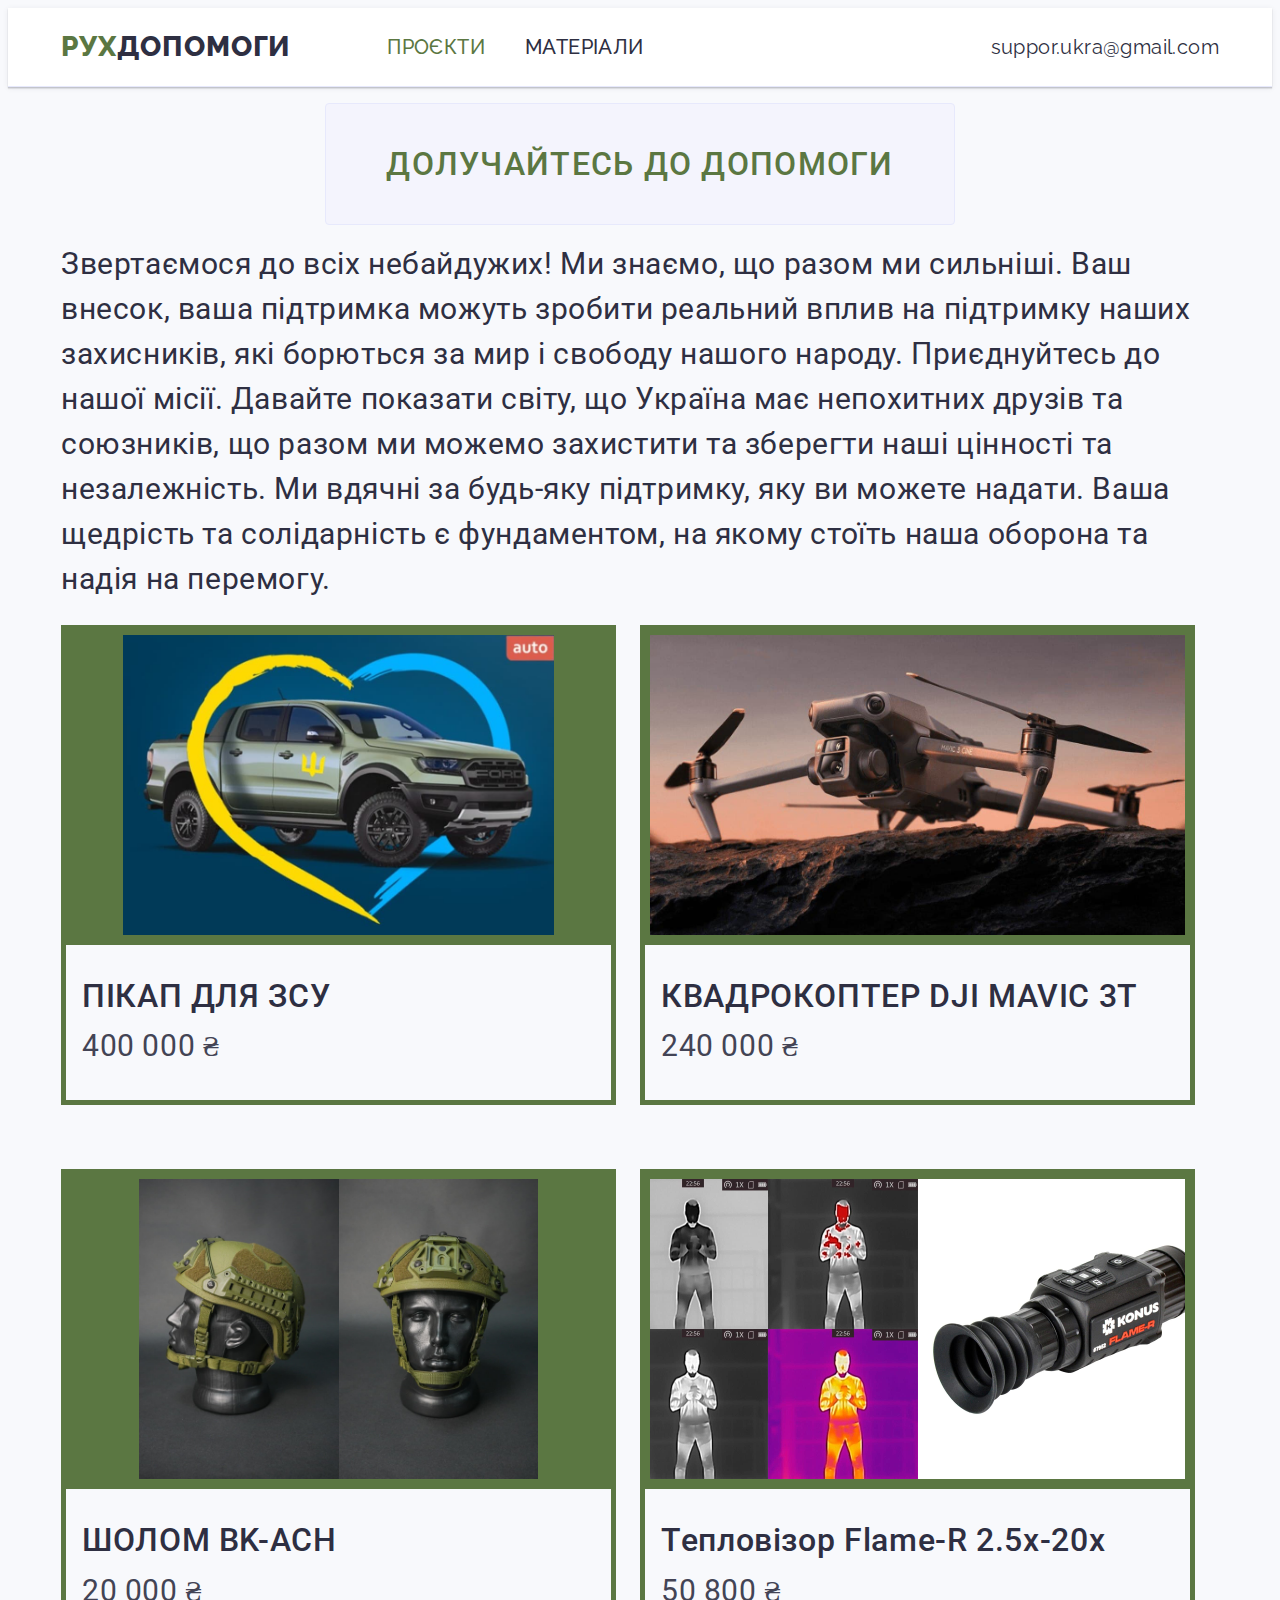
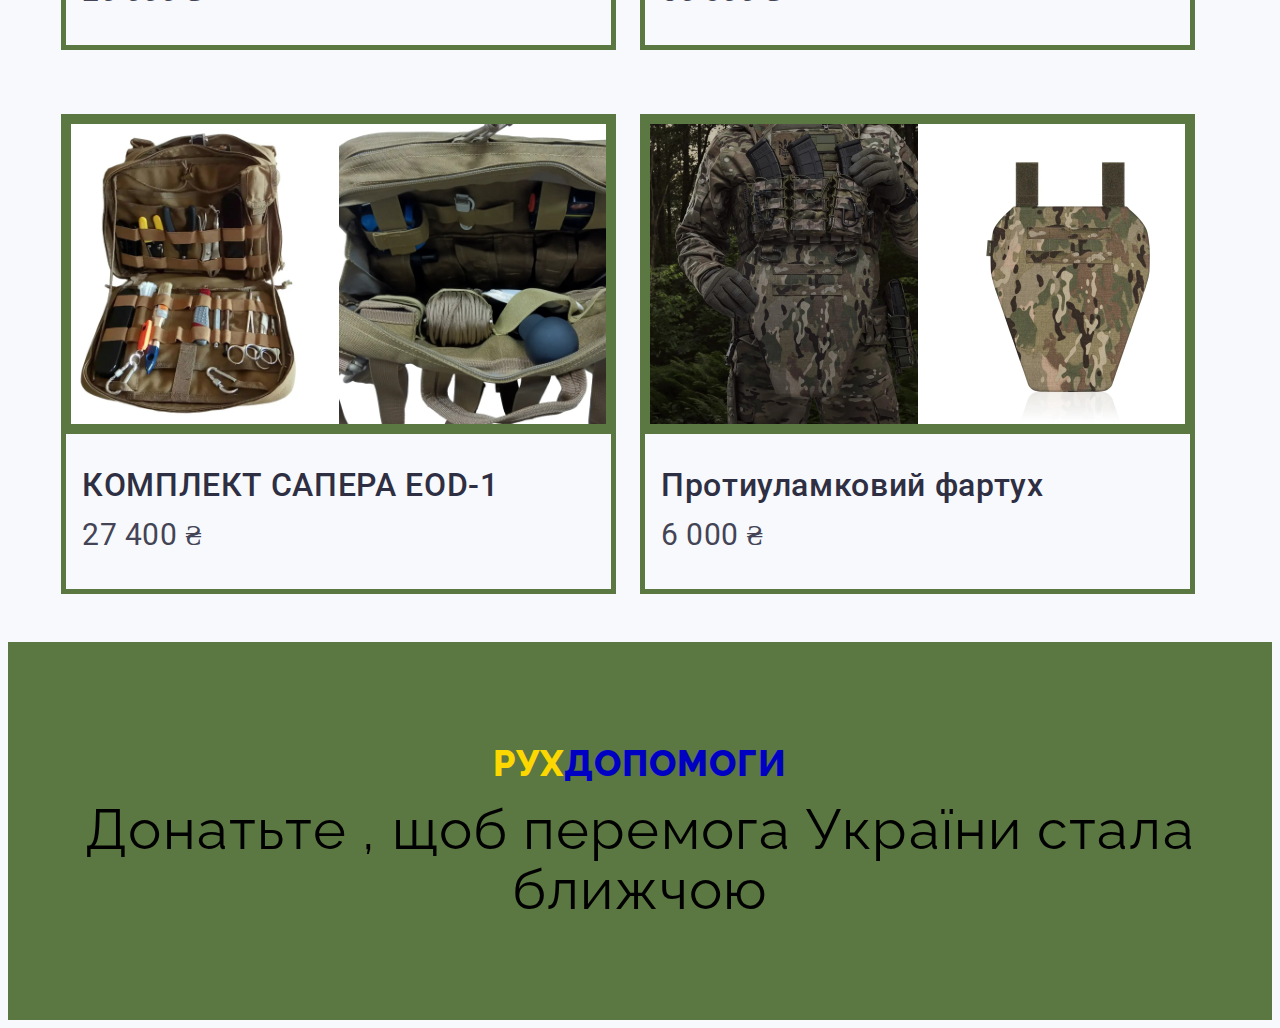
==== commit bffc72bb: "fixed bag" ====
--- a/index.html
+++ b/index.html
@@ -50,15 +50,15 @@
         <address class="header-address">
           <ul class="header-list list">
             <li class="header-item">
-              <a class="link item-text" href="mailto:info@devstudio.com"
-                >info@devstudio.com</a
-              >
-            </li>
-            <li class="header-item">
+              <a class="link item-text" href="mailto:suppor.ukra@gmail.com"
+                >suppor.ukra@gmail.com</a
+              >
+            </li>
+            <!-- <li class="header-item">
               <a class="link item-text" href="tel:+110001111111"
                 >+11 (000) 111-11-11</a
               >
-            </li>
+            </li> -->
           </ul>
         </address>
       </div>
@@ -88,7 +88,7 @@
 
           <ul class="gallery-foto-list list">
             <li class="gallery-foto-item link">
-              <a href="" class="gallery-link-link link">
+              <a href="./support.html" class="gallery-link-link link">
                 <div class="gallery-cover-wrap">
                   <img
                     src="./images/auto-ua.jpg"
@@ -114,7 +114,7 @@
               >
             </li>
             <li class="gallery-foto-item link">
-              <a href="" class="gallery-link-link link">
+              <a href="./support.html" class="gallery-link-link link">
                 <div class="gallery-cover-wrap">
                   <img
                     src="./images/mavik-3t.jpg"
@@ -139,7 +139,7 @@
               </a>
             </li>
             <li class="gallery-foto-item link">
-              <a href="" class="gallery-link-link link">
+              <a href="./support.html" class="gallery-link-link link">
                 <div class="gallery-cover-wrap">
                   <img
                     src="./images/shlem.jpg"
@@ -170,7 +170,7 @@
               >
             </li>
             <li class="gallery-foto-item link">
-              <a href="" class="gallery-link-link link">
+              <a href="./support.html" class="gallery-link-link link">
                 <div class="gallery-cover-wrap">
                   <img
                     src="./images/teplo.jpg"
@@ -203,7 +203,7 @@
               >
             </li>
             <li class="gallery-foto-item link">
-              <a href="" class="gallery-link-link link">
+              <a href="./support.html" class="gallery-link-link link">
                 <div class="gallery-cover-wrap">
                   <img
                     src="./images/saper.jpg"
@@ -234,7 +234,7 @@
               >
             </li>
             <li class="gallery-foto-item link">
-              <a href="" class="gallery-link-link link">
+              <a href="./support.html" class="gallery-link-link link">
                 <div class="gallery-cover-wrap">
                   <img
                     src="./images/fartuch-1.jpg"
@@ -277,7 +277,7 @@
             >РУХ<span class="footer-logo-web">ДОПОМОГИ</span></a
           >
           <p class="footer-item-text">
-            Донатьте щоб перемога України стала ближчою 
+            Донатьте , щоб перемога України стала ближчою 
           </p>
         </div>
         <!-- <div>
--- a/css/styles.css
+++ b/css/styles.css
@@ -147,7 +147,7 @@
 }
 
 .header-logo {
-  margin-right: 76px;
+  margin-right: 96px;
   /* margin-right: 40px; */
   /* margin-right: 32px; */
 }
@@ -221,8 +221,8 @@
   transition: width 0.3s ease-in-out; /* Добавлено плавное изменение ширины */
 }
 
-.header-link.ac {
-}
+/* .header-link.ac {
+} */
 
 a.header-link {
   font-weight: 500;
@@ -267,9 +267,10 @@
   margin-bottom: 16px;
 }
 
-.gallery-item {
-  /* margin-bottom: 8px; */
-}
+/* .gallery-item {
+  margin-bottom: 8px;
+} */
+
 .gallery-btn {
   color: #5b7742;
   background-color: #f4f4fd;
